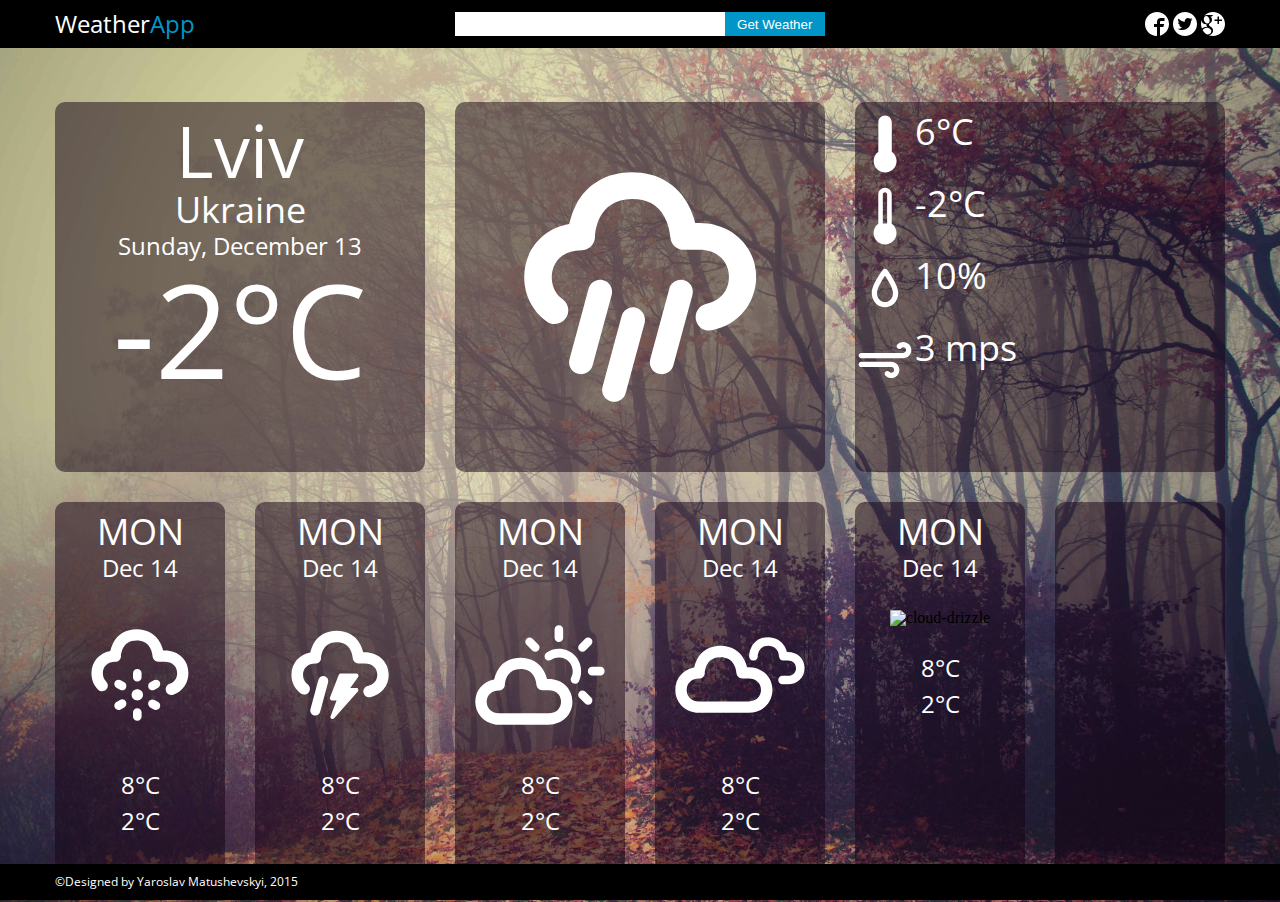
==== index.html @ df1db809 "add new file" ====
<!doctype html>
<html lang="en">
  <head>
    <meta charset="UTF-8">
    <title>WeatherApp</title>
    <link href="./css/nulling.css" rel="stylesheet" type="text/css">
    <link href="./css/style.css" rel="stylesheet" type="text/css">
    <link href="https://fonts.googleapis.com/css?family=Open+Sans" rel="stylesheet" type="text/css">
  </head>
  <body>
    <!--header-->
    <header>
      <div class="wrapper">
        <h1><span>Weather</span>App</h1>
         <form id="formCity">
            <label for="cityName">Enter city name:</label>
            <input id="inputCityName" type="text" name="cityName"/>
            <input type="button" id="btnGetWeather" value="Get Weather"/>
        </form>
        <div id="social">
          <a href="https://www.facebook.com/"><img src="images/facebook.svg"></a>
          <a href="https://twitter.com/"><img src="images/twitter.svg"></a>
          <a href="https://plus.google.com/"><img src="images/google-plus.svg"></a>
        </div>
      </div>
    </header>
    <div class="wrapper">
      <!--today weather-->
      <section id="today">
        <!--location & date-->
        <article id="location">
          <p id="city">Lviv</p>
          <p id="country">Ukraine</p>
          <p id="date">Sunday, December 13</p>
          <p id="temp">-2°C</p>
        </article>
        <!--weather icon-->
        <article id="icon">
          <img src="images/09d.svg">
        </article>
        <!--weather data-->
        <article id="data">
          <div class="data">
            <img src="images/thermometer-100.svg">
            <p id="max-temp">6°C</p>
          </div>
          <div class="data">
            <img src="images/thermometer-25.svg">
            <p id="min-temp">-2°C</p>
          </div>
          <div class="data">
            <img src="images/raindrop.svg">
            <p id="humidity">10%</p>
          </div>
          <div class="data">
            <img src="images/wind.svg">
            <p id="wind">3 mps</p>
          </div>
        </article>
      </section>
      <!--weather forecast for 6 days-->
      <section id="forecast"> 
        <!--day 1-->
        <article id="first-day">
          <p class="day">MON</p>
          <p class="date">Dec 14</p>
          <div class="icon">
            <img src="images/13d.svg">
          </div>
          <div class="day-temp">
            <p>8°C</p>
          </div>
          <div class="night-temp">
            <p>2°C</p>
          </div>
        </article>
        <!--day 2-->
        <article class="forecast">
          <p class="day">MON</p>
          <p class="date">Dec 14</p>
          <div class="icon">
            <img src="images/11d.svg" alt="cloud-rain-sun">
          </div>
          <div class="day-temp">
            <p>8°C</p>
          </div>
          <div class="night-temp">
            <p>2°C</p>
          </div>
        </article>
        <!--day 3-->
        <article class="forecast">
          <p class="day">MON</p>
          <p class="date">Dec 14</p>
          <div class="icon">
            <img src="images/cloud-sun.svg" alt="cloud-sun">
          </div>
          <div class="day-temp">
            <p>8°C</p>
          </div>
          <div class="night-temp">
            <p>2°C</p>
          </div>
        </article>
        <!--day 4-->
        <article class="forecast">
          <p class="day">MON</p>
          <p class="date">Dec 14</p>
          <div class="icon">
            <img src="images/clouds.svg" alt="clouds">
          </div>
          <div class="day-temp">
            <p>8°C</p>
          </div>
          <div class="night-temp">
            <p>2°C</p>
          </div>
        </article>
        <!--day 5-->
        <article class="forecast">
          <p class="day">MON</p>
          <p class="date">Dec 14</p>
          <div class="icon">
            <img src="images/cloud-drizzle.svg" alt="cloud-drizzle">
          </div>
          <div class="day-temp">
            <p>8°C</p>
          </div>
          <div class="night-temp">
            <p>2°C</p>
          </div>
        </article>
        <!--day 6-->
        <article id="last-day">
          <p class="day"></p>
          <p class="date"></p>
          <div class="icon">
            
          </div>
          <div class="day-temp">
            <p></p>
          </div>
          <div class="night-temp">
            <p></p>
          </div>
        </article>
      </section>
    </div>
    <!--footer-->
    <footer>
      <div class="wrapper">
        <h2>©Designed by Yaroslav Matushevskyi, 2015</h2>
      </div>
    </footer>
    <script src="scripts/jquery-2.1.4.js"></script>
    <script src="scripts/moment-with-locales.js"></script>
    <script src="scripts/weather-by-city.js"></script>
    <script src="scripts/index.js"></script>
  </body>
</html>
---- css/nulling.css ----
/* http://meyerweb.com/eric/tools/css/reset/ 
   v2.0 | 20110126
   License: none (public domain)
*/

html, body, div, span, applet, object, iframe,
h1, h2, h3, h4, h5, h6, p, blockquote, pre,
a, abbr, acronym, address, big, cite, code,
del, dfn, em, img, ins, kbd, q, s, samp,
small, strike, strong, sub, sup, tt, var,
b, u, i, center,
dl, dt, dd, ol, ul, li,
fieldset, form, label, legend,
table, caption, tbody, tfoot, thead, tr, th, td,
article, aside, canvas, details, embed, 
figure, figcaption, footer, header, hgroup, 
menu, nav, output, ruby, section, summary,
time, mark, audio, video {
	margin: 0;
	padding: 0;
	border: 0;
	font-size: 100%;
	font: inherit;
	vertical-align: baseline;
}
/* HTML5 display-role reset for older browsers */
article, aside, details, figcaption, figure, 
footer, header, hgroup, menu, nav, section {
	display: block;
}
body {
	line-height: 1;
}
ol, ul {
	list-style: none;
}
blockquote, q {
	quotes: none;
}
blockquote:before, blockquote:after,
q:before, q:after {
	content: '';
	content: none;
}
table {
	border-collapse: collapse;
	border-spacing: 0;
}
    /* end of reset */
---- css/style.css ----
body{
    background-image: url(../images/bg_1.jpg);
    background-size: cover;
    background-position: center;
    background-repeat: no-repeat;
}

.wrapper{
    margin: 0 auto;
    max-width: 1170px;
}

/*header*/

header{
    height: 48px;
    width: 100%;
    background-color: black;
    margin-bottom: 30px;
}

h1{
    position: relative;
    font-family: Open Sans;
    text-align: left;
    color: #0096C8;
    font-size: 24px;
    float: left;
    margin-top: 12px;
}

h1 span{
    color: white;
}

#formCity{
    position: relative;
    display: inline-block;
    margin-left: 150px;
    margin-top: 12px;
}

#btnGetWeather{
    width: 100px;
    height: 24px;
    border: none;
    background-color: #0096C8;
    color: white;
    padding: 0px;
    margin-left: -4px;
}

#inputCityName{
    width: 270px;
    height: 24px;
    padding: 0px;
    border: none;
}

#social{
    display: block;
    float: right;
    margin-top: 12px;
}

a img{
    width: 24px;
    height: 24px;
}

/*today weather*/

#today{
    display: block;
    width: 1170px;
    height: 370px;
    margin:54px auto 30px auto;
}

#location{
    display: block;
    float: left;
    width: 370px;
    height: 370px;
    margin-right: 15px;
    background-color: rgba(20, 0, 20, 0.5);
    border-radius: 10px
}

#city{
    font-family: Open Sans;
    text-align: center;
    color: white;
    font-size: 72px;
    margin-top: 12px;
    margin-bottom: 6px;
}

#country{
    font-family: Open Sans;
    text-align: center;
    color: white;
    font-size: 36px;
    margin-top: 6px;
    margin-bottom: 6px;
}

#date{
    font-family: Open Sans;
    text-align: center;
    color: white;
    font-size: 24px;
    margin-top: 6px;
    margin-bottom: 6px;
}

#temp{
    font-family: Open Sans;
    text-align: center;
    color: white;
    font-size: 130px;
    margin-top: 6px;
    margin-bottom: 12px;
}

#icon{
    display: block;
    float: left;
    width: 370px;
    height: 370px;
    margin-left: 15px;
    margin-right: 15px;
    text-align: center;
    background-color: rgba(20, 0, 20, 0.5);
    border-radius: 10px
}

#icon img{
    height: auto;
    max-width: 310px;
    margin-top: 30px;
    margin-bottom: 30px;
}

#data{
    display: block;
    float: left;
    width: 370px;
    height: 370px;
    margin-left: 15px;
    background-color: rgba(20, 0, 20, 0.5);
    border-radius: 10px
}

.data{
    height: 60px;
    margin: auto;
}

.data img{
    text-align: center;
    height: auto;
    width: 60px;
    display: block;
    float: left;
    margin-bottom: 12px;
}

.data p{
    font-family: Open Sans;
    margin-top: 12px;
    margin-bottom: 12px;
    font-size: 36px;
    text-align: left;
    color: white;
    height: 60px;
    width: auto;
}

/*weather forecast for 6 days*/

#forecast{
    display: block;
    width: 1170px;
    height: 370px;
    margin:30px auto 30px auto;
}

.forecast{
    display: block;
    float: left;
    width: 170px;
    height: 370px;
    margin-left: 15px;
    margin-right: 15px;
    background-color: rgba(20, 0, 20, 0.5);
    border-radius: 10px;
}

#first-day{
    display: block;
    float: left;
    width: 170px;
    height: 370px;
    margin-right: 15px;
    background-color: rgba(20, 0, 20, 0.5);
    border-radius: 10px;
}

#last-day{
    display: block;
    float: left;
    width: 170px;
    height: 370px;
    margin-left: 15px;
    background-color: rgba(20, 0, 20, 0.5);
    border-radius: 10px;
}

#forecast :hover{
    transform: scale(1.05);
}

.day{
    font-family: Open Sans;
    margin-top: 12px;
    margin-bottom: 6px;
    font-size: 36px;
    text-align: center;
    color: white;
}

.date{
    font-family: Open Sans;
    font-size: 24px;
    margin-top: 6px;
    margin-bottom: 12px;
    text-align: center;
    color: white;
}

.icon{
    width: 170px;
    text-align: center;
    margin-top: 30px;
    margin-bottom: 30px;
}

.icon img{
    height: auto;
    width: 130px;
}

.day-temp p{
    font-family: Open Sans;
    font-size:24px;
    text-align: center;
    margin-bottom: 12px;
    color: white;
}

.night-temp p{
    font-family: Open Sans;
    font-size:24px;
    margin-top: 6px;
    text-align: center;
    color: white;
}

/*footer*/

footer{
    display: block;
    position: fixed;
    height: 36px;
    width: 100%;
    background-color: black;
    bottom: 0px;
}

h2{
    font-family: Open Sans;
    font-size:12px;
    color: white;
    position: relative;
    float: left;
    margin-top: 12px;
}
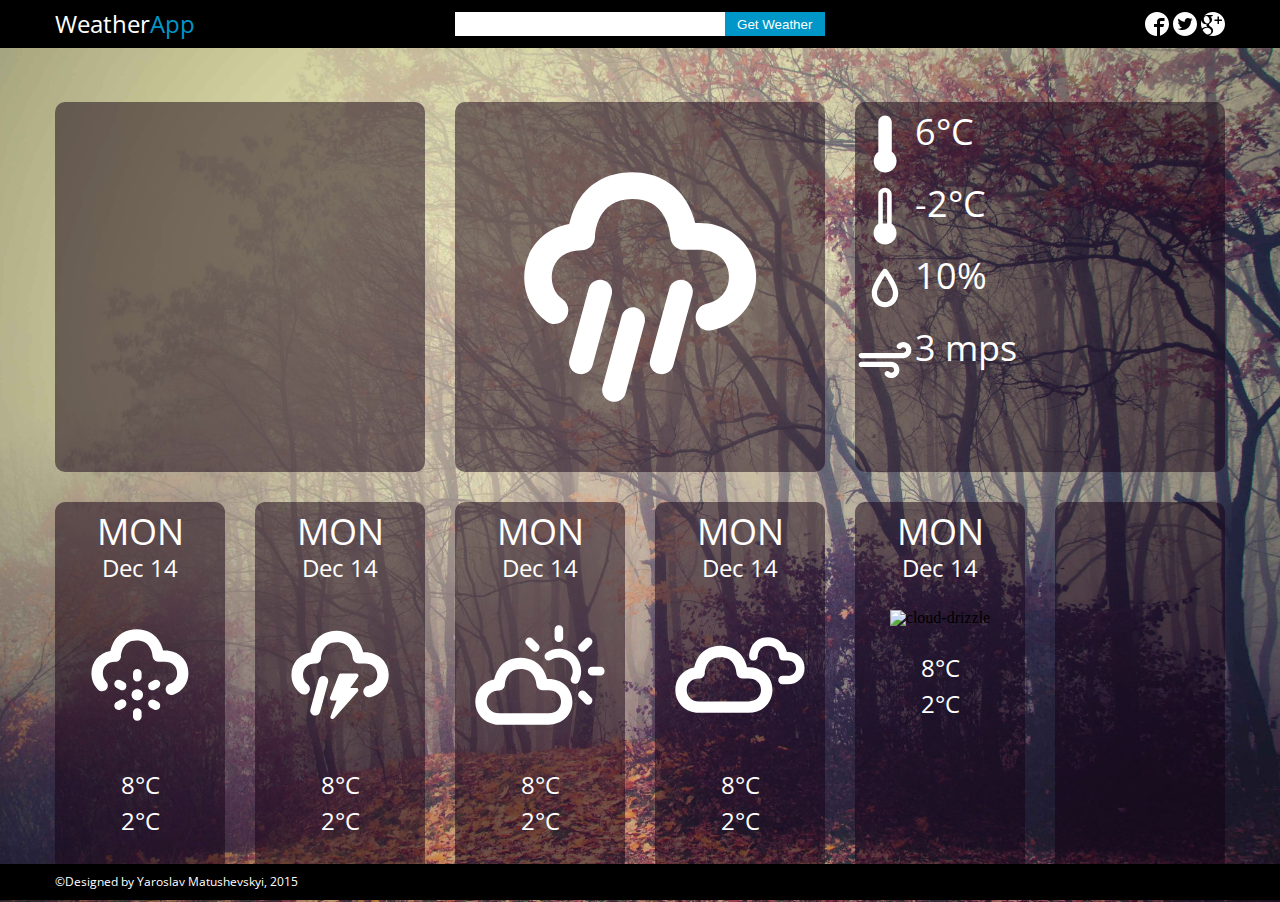
==== commit f12b6a7d: "add new file" ====
--- a/index.html
+++ b/index.html
@@ -29,10 +29,10 @@
       <section id="today">
         <!--location & date-->
         <article id="location">
-          <p id="city">Lviv</p>
-          <p id="country">Ukraine</p>
-          <p id="date">Sunday, December 13</p>
-          <p id="temp">-2°C</p>
+          <p id="city"></p>
+          <p id="country"></p>
+          <p id="date"></p>
+          <p id="temp"></p>
         </article>
         <!--weather icon-->
         <article id="icon">
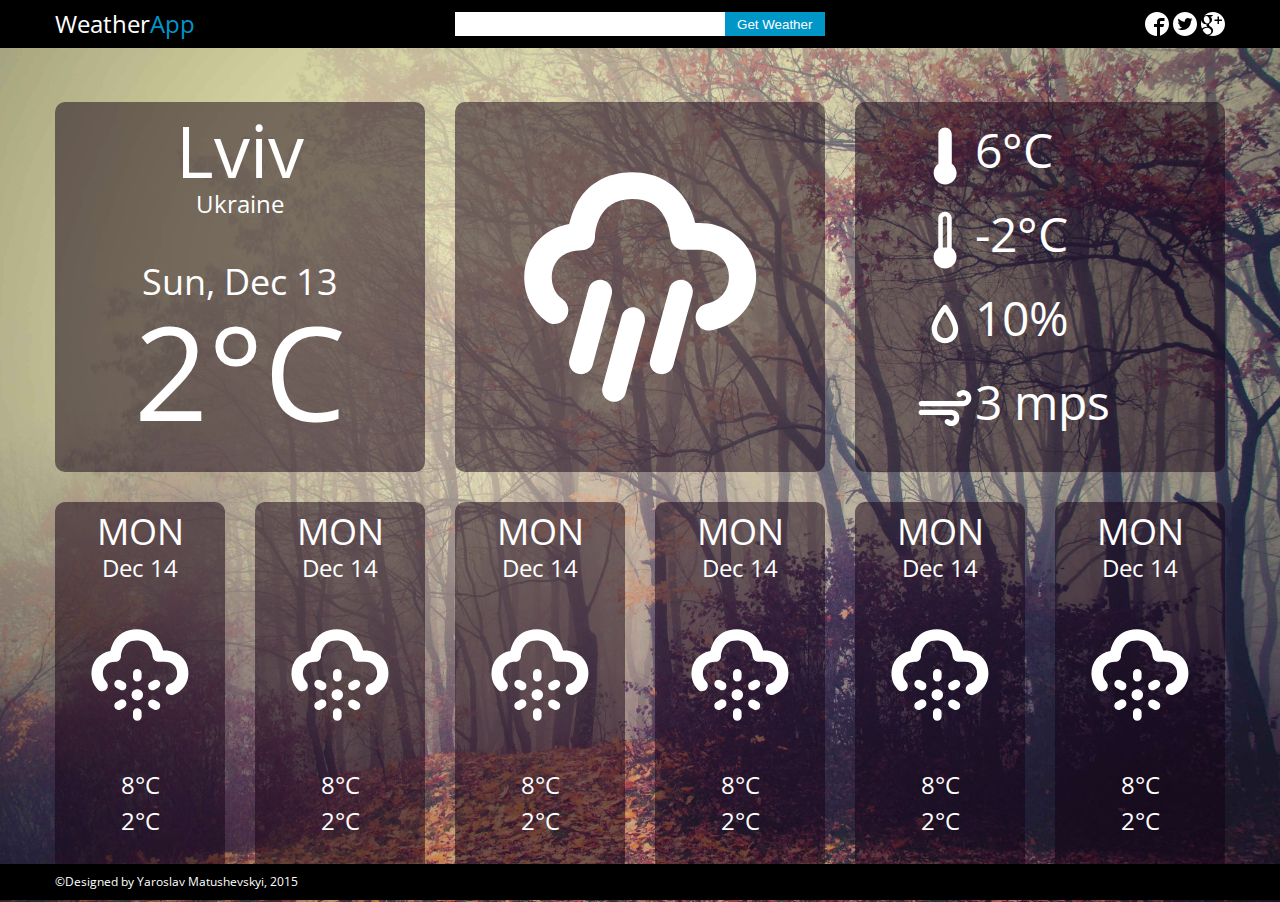
==== commit 472e5c43: "add new file" ====
--- a/index.html
+++ b/index.html
@@ -29,10 +29,10 @@
       <section id="today">
         <!--location & date-->
         <article id="location">
-          <p id="city"></p>
-          <p id="country"></p>
-          <p id="date"></p>
-          <p id="temp"></p>
+          <p id="city">Lviv</p>
+          <p id="country">Ukraine</p>
+          <p id="date">Sun, Dec 13</p>
+          <p id="temp">2°C</p>
         </article>
         <!--weather icon-->
         <article id="icon">
@@ -79,7 +79,7 @@
           <p class="day">MON</p>
           <p class="date">Dec 14</p>
           <div class="icon">
-            <img src="images/11d.svg" alt="cloud-rain-sun">
+            <img src="images/13d.svg">
           </div>
           <div class="day-temp">
             <p>8°C</p>
@@ -93,7 +93,7 @@
           <p class="day">MON</p>
           <p class="date">Dec 14</p>
           <div class="icon">
-            <img src="images/cloud-sun.svg" alt="cloud-sun">
+            <img src="images/13d.svg">
           </div>
           <div class="day-temp">
             <p>8°C</p>
@@ -107,7 +107,7 @@
           <p class="day">MON</p>
           <p class="date">Dec 14</p>
           <div class="icon">
-            <img src="images/clouds.svg" alt="clouds">
+            <img src="images/13d.svg">
           </div>
           <div class="day-temp">
             <p>8°C</p>
@@ -118,10 +118,10 @@
         </article>
         <!--day 5-->
         <article class="forecast">
-          <p class="day">MON</p>
+         <p class="day">MON</p>
           <p class="date">Dec 14</p>
           <div class="icon">
-            <img src="images/cloud-drizzle.svg" alt="cloud-drizzle">
+            <img src="images/13d.svg">
           </div>
           <div class="day-temp">
             <p>8°C</p>
@@ -132,16 +132,16 @@
         </article>
         <!--day 6-->
         <article id="last-day">
-          <p class="day"></p>
-          <p class="date"></p>
+          <p class="day">MON</p>
+          <p class="date">Dec 14</p>
           <div class="icon">
-            
+            <img src="images/13d.svg">
           </div>
           <div class="day-temp">
-            <p></p>
+            <p>8°C</p>
           </div>
           <div class="night-temp">
-            <p></p>
+            <p>2°C</p>
           </div>
         </article>
       </section>
--- a/css/style.css
+++ b/css/style.css
@@ -100,17 +100,17 @@
     font-family: Open Sans;
     text-align: center;
     color: white;
+    font-size: 24px;
+    margin-top: 6px;
+    margin-bottom: 48px;
+}
+
+#date{
+    font-family: Open Sans;
+    text-align: center;
+    color: white;
     font-size: 36px;
-    margin-top: 6px;
-    margin-bottom: 6px;
-}
-
-#date{
-    font-family: Open Sans;
-    text-align: center;
-    color: white;
-    font-size: 24px;
-    margin-top: 6px;
+    margin-top: 48px;
     margin-bottom: 6px;
 }
 
@@ -149,28 +149,29 @@
     height: 370px;
     margin-left: 15px;
     background-color: rgba(20, 0, 20, 0.5);
-    border-radius: 10px
+    border-radius: 10px;
+    text-align: center;
 }
 
 .data{
     height: 60px;
-    margin: auto;
+    margin: 24px 60px 24px 60px ;
 }
 
 .data img{
     text-align: center;
-    height: auto;
-    width: 60px;
-    display: block;
-    float: left;
-    margin-bottom: 12px;
+    height: 60px;
+    width: auto;
+    display: block;
+    float: left;
+    margin-bottom: 24px;
 }
 
 .data p{
     font-family: Open Sans;
     margin-top: 12px;
     margin-bottom: 12px;
-    font-size: 36px;
+    font-size: 48px;
     text-align: left;
     color: white;
     height: 60px;
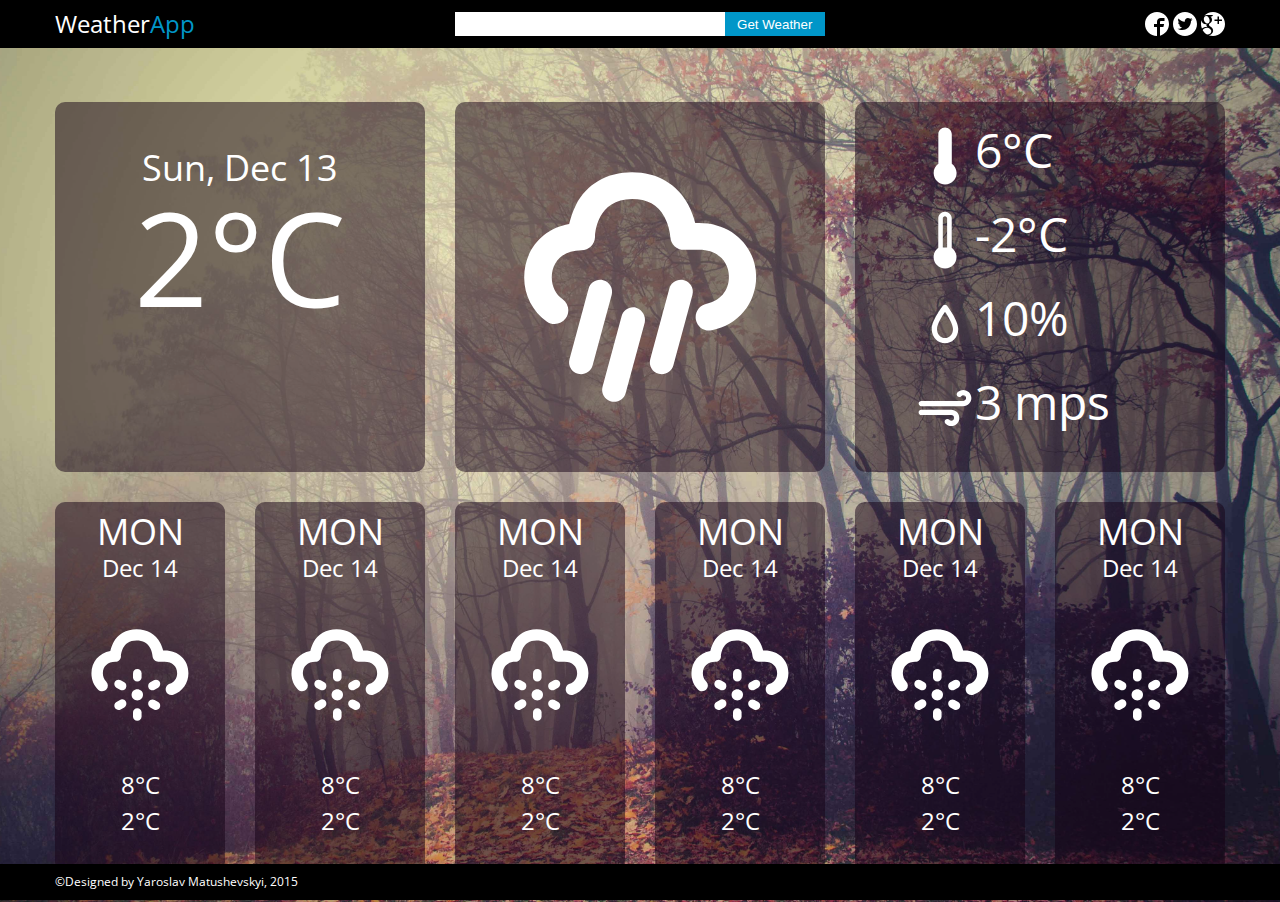
==== commit ef28dad6: "add changes" ====
--- a/index.html
+++ b/index.html
@@ -29,8 +29,8 @@
       <section id="today">
         <!--location & date-->
         <article id="location">
-          <p id="city">Lviv</p>
-          <p id="country">Ukraine</p>
+          <p id="city"></p>
+          <p id="country"></p>
           <p id="date">Sun, Dec 13</p>
           <p id="temp">2°C</p>
         </article>
--- a/css/style.css
+++ b/css/style.css
@@ -155,7 +155,7 @@
 
 .data{
     height: 60px;
-    margin: 24px 60px 24px 60px ;
+    margin: 24px 30px 24px 60px ;
 }
 
 .data img{
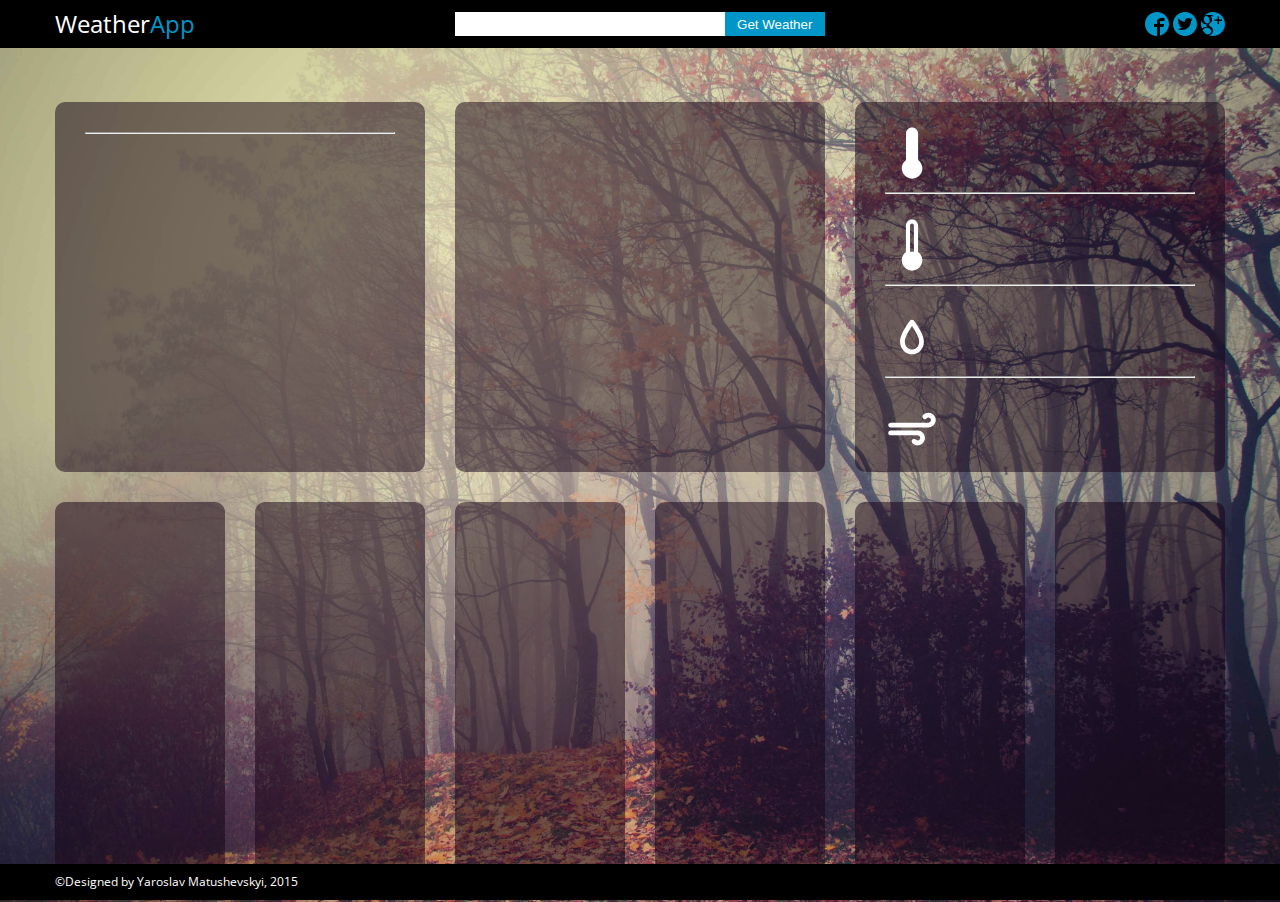
==== commit bdaae1f7: "add changes" ====
--- a/index.html
+++ b/index.html
@@ -31,30 +31,34 @@
         <article id="location">
           <p id="city"></p>
           <p id="country"></p>
-          <p id="date">Sun, Dec 13</p>
-          <p id="temp">2°C</p>
+          <hr>
+          <p id="date"></p>
+          <p id="temp"></p>
         </article>
         <!--weather icon-->
         <article id="icon">
-          <img src="images/09d.svg">
+          <img>
         </article>
         <!--weather data-->
         <article id="data">
           <div class="data">
             <img src="images/thermometer-100.svg">
-            <p id="max-temp">6°C</p>
+            <p id="max-temp"></p>
           </div>
+          <hr>
           <div class="data">
             <img src="images/thermometer-25.svg">
-            <p id="min-temp">-2°C</p>
+            <p id="min-temp"></p>
           </div>
+          <hr>
           <div class="data">
             <img src="images/raindrop.svg">
-            <p id="humidity">10%</p>
+            <p id="humidity"></p>
           </div>
+          <hr>
           <div class="data">
             <img src="images/wind.svg">
-            <p id="wind">3 mps</p>
+            <p id="wind"></p>
           </div>
         </article>
       </section>
@@ -62,86 +66,86 @@
       <section id="forecast"> 
         <!--day 1-->
         <article id="first-day">
-          <p class="day">MON</p>
-          <p class="date">Dec 14</p>
-          <div class="icon">
-            <img src="images/13d.svg">
+          <p id="day1" class="day"></p>
+          <p id="date1" class="date"></p>
+          <div id="icon1" class="icon">
+            <img>
           </div>
-          <div class="day-temp">
-            <p>8°C</p>
+          <div class="min-temp">
+            <p id="temp-min1"></p>
           </div>
-          <div class="night-temp">
-            <p>2°C</p>
+          <div class="max-temp">
+            <p id="temp-max1"></p>
           </div>
         </article>
         <!--day 2-->
         <article class="forecast">
-          <p class="day">MON</p>
-          <p class="date">Dec 14</p>
-          <div class="icon">
-            <img src="images/13d.svg">
+         <p id="day2" class="day"></p>
+          <p id="date2" class="date"></p>
+          <div id="icon2" class="icon">
+            <img>
           </div>
-          <div class="day-temp">
-            <p>8°C</p>
+          <div class="min-temp">
+            <p id="temp-min2"></p>
           </div>
-          <div class="night-temp">
-            <p>2°C</p>
+          <div class="max-temp">
+            <p id="temp-max2"></p>
           </div>
         </article>
         <!--day 3-->
         <article class="forecast">
-          <p class="day">MON</p>
-          <p class="date">Dec 14</p>
-          <div class="icon">
-            <img src="images/13d.svg">
+          <p id="day3" class="day"></p>
+          <p id="date3" class="date"></p>
+          <div id="icon3" class="icon">
+            <img>
           </div>
-          <div class="day-temp">
-            <p>8°C</p>
+          <div class="min-temp">
+            <p id="temp-min3"></p>
           </div>
-          <div class="night-temp">
-            <p>2°C</p>
+          <div class="max-temp">
+            <p id="temp-max3"></p>
           </div>
         </article>
         <!--day 4-->
         <article class="forecast">
-          <p class="day">MON</p>
-          <p class="date">Dec 14</p>
-          <div class="icon">
-            <img src="images/13d.svg">
+         <p id="day4" class="day"></p>
+          <p id="date4" class="date"></p>
+          <div id="icon4" class="icon">
+            <img>
           </div>
-          <div class="day-temp">
-            <p>8°C</p>
+          <div class="min-temp">
+            <p id="temp-min4"></p>
           </div>
-          <div class="night-temp">
-            <p>2°C</p>
+          <div class="max-temp">
+            <p id="temo-max4"></p>
           </div>
         </article>
         <!--day 5-->
         <article class="forecast">
-         <p class="day">MON</p>
-          <p class="date">Dec 14</p>
-          <div class="icon">
-            <img src="images/13d.svg">
+         <p id="day5" class="day"></p>
+          <p id="date5" class="date"></p>
+          <div id="icon5" class="icon">
+            <img>
           </div>
-          <div class="day-temp">
-            <p>8°C</p>
+          <div class="min-temp">
+            <p id="temp-min5"></p>
           </div>
-          <div class="night-temp">
-            <p>2°C</p>
+          <div class="max-temp">
+            <p id="temp-max5"></p>
           </div>
         </article>
         <!--day 6-->
         <article id="last-day">
-          <p class="day">MON</p>
-          <p class="date">Dec 14</p>
-          <div class="icon">
-            <img src="images/13d.svg">
+          <p id="day6" class="day"></p>
+          <p id="date6" class="date"></p>
+          <div id="icon6" class="icon">
+            <img>
           </div>
-          <div class="day-temp">
-            <p>8°C</p>
+          <div class="min-temp">
+            <p id="temp-min6"></p>
           </div>
-          <div class="night-temp">
-            <p>2°C</p>
+          <div class="max-temp">
+            <p id="temp-max6"></p>
           </div>
         </article>
       </section>
--- a/css/style.css
+++ b/css/style.css
@@ -50,6 +50,10 @@
     margin-left: -4px;
 }
 
+#btnGetWeather :hover{
+    background-color: red;
+}
+
 #inputCityName{
     width: 270px;
     height: 24px;
@@ -91,8 +95,8 @@
     font-family: Open Sans;
     text-align: center;
     color: white;
-    font-size: 72px;
-    margin-top: 12px;
+    font-size: 48px;
+    margin-top: 30px;
     margin-bottom: 6px;
 }
 
@@ -100,18 +104,18 @@
     font-family: Open Sans;
     text-align: center;
     color: white;
+    font-size: 18px;
+    margin-top: 6px;
+    margin-bottom: 30px;
+}
+
+#date{
+    font-family: Open Sans;
+    text-align: center;
+    color: white;
     font-size: 24px;
-    margin-top: 6px;
-    margin-bottom: 48px;
-}
-
-#date{
-    font-family: Open Sans;
-    text-align: center;
-    color: white;
-    font-size: 36px;
-    margin-top: 48px;
-    margin-bottom: 6px;
+    margin-top: 30px;
+    margin-bottom: 24px;
 }
 
 #temp{
@@ -119,7 +123,7 @@
     text-align: center;
     color: white;
     font-size: 130px;
-    margin-top: 6px;
+    margin-top: 12px;
     margin-bottom: 12px;
 }
 
@@ -155,27 +159,33 @@
 
 .data{
     height: 60px;
-    margin: 24px 30px 24px 60px ;
+    margin: 6px 30px 6px 30px;
 }
 
 .data img{
     text-align: center;
+    height: 54px;
+    width: auto;
+    display: block;
+    float: left;
+}
+
+.data p{
+    margin-top: 24px;
+    font-family: Open Sans;
+    font-size: 42px;
+    text-align: left;
+    color: white;
     height: 60px;
     width: auto;
-    display: block;
-    float: left;
-    margin-bottom: 24px;
-}
-
-.data p{
-    font-family: Open Sans;
-    margin-top: 12px;
-    margin-bottom: 12px;
-    font-size: 48px;
-    text-align: left;
-    color: white;
-    height: 60px;
-    width: auto;
+}
+
+hr{
+    margin: 0px 30px 0px 30px;
+}
+
+#today :hover{
+    transform: scale(1.05);
 }
 
 /*weather forecast for 6 days*/
@@ -252,7 +262,7 @@
     width: 130px;
 }
 
-.day-temp p{
+.min-temp p{
     font-family: Open Sans;
     font-size:24px;
     text-align: center;
@@ -260,7 +270,7 @@
     color: white;
 }
 
-.night-temp p{
+.max-temp p{
     font-family: Open Sans;
     font-size:24px;
     margin-top: 6px;
